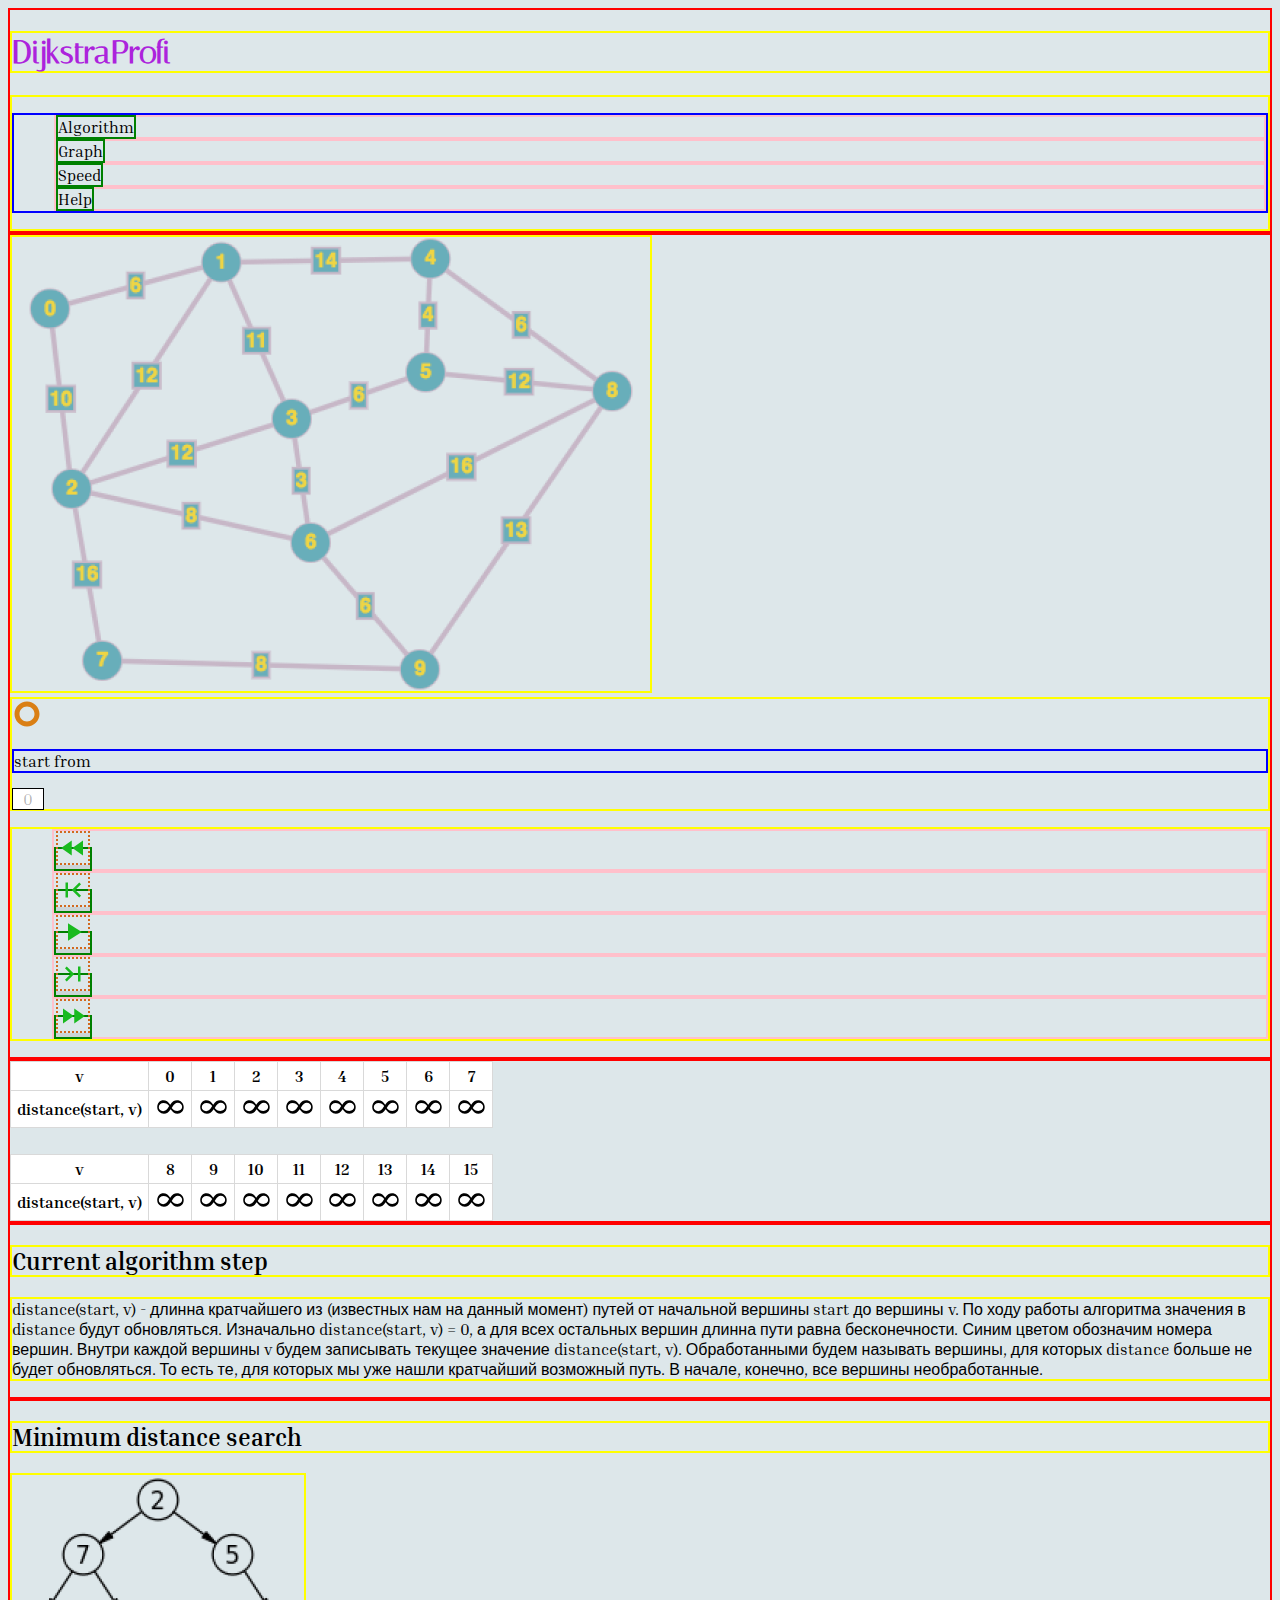
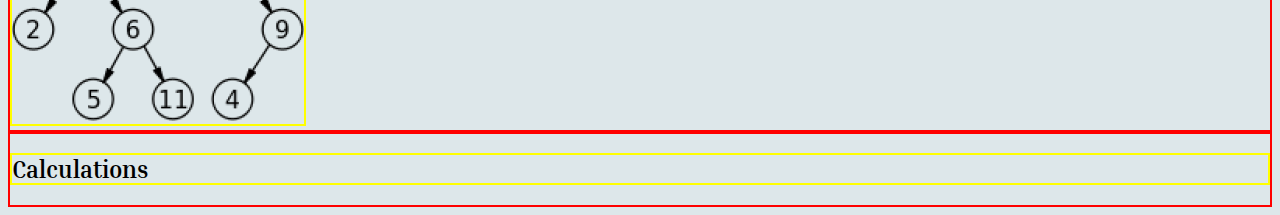
==== first_prototype/index.html @ 9acb8bff "first prototype was started" ====
<!DOCTYPE html>
<html lang="en">
    <head>
        <meta charset="utf-8">
        <link rel="preconnect" href="https://fonts.googleapis.com">
        <link rel="preconnect" href="https://fonts.gstatic.com" crossorigin>
        <link href="https://fonts.googleapis.com/css2?family=Inria+Serif:wght@400;700&family=Italiana&display=swap" rel="stylesheet">
        <link href="css/style.css" rel="stylesheet">
        <link href="css/testing-borders.css" rel="stylesheet">
        <title>Dijkstra algorithm - Visualisation</title>
    </head>
    <body>
        <header class="main-header">
            <h1>DijkstraProfi</h1>
            <nav class="header-nav">
                <ul class="site-navigation">
                    <li class="site-navigation-item">
                        <a href="#">Algorithm</a>
                    </li>
                    <li class="site-navigation-item">
                        <a href="#">Graph</a>
                    </li>
                    <li class="site-navigation-item">
                        <a href="#">Speed</a>
                    </li>
                    <li class="site-navigation-item">
                        <a href="#">Help</a>
                    </li>
                </ul>
            </nav>
        </header>
        <main>
            <section class="main-graph">
                <img src="img/test-graph.png" alt="Main graph" class="graph-image">
                <div class="start-from">
                    <img src="img/start-vertex.svg" alt="start vertex symbol">
                    <p>start from</p>
                    <span class="pseudo-form">0</span>
                </div>
                <ul class="graph-control-buttons">
                    <li>
                        <a href="#">
                            <img src="img/skip-back.svg" alt="skip back" class="button">
                        </a>
                    </li>
                    <li>
                        <a href="#">
                            <img src="img/step-back.svg" alt="step back" class="button">
                        </a>
                    </li>
                    <li>
                        <a href="#">
                            <img src="img/play.svg" alt="play" class="button">
                        </a>
                    </li>
                    <li>
                        <a href="#">
                            <img src="img/step-forward.svg" alt="step forward" class="button">
                        </a>
                    </li>
                    <li>
                        <a href="#">
                            <img src="img/skip-forward.svg" alt="skip forward" class="button">
                        </a>
                    </li>
                </ul>
            </section>
            <section class="tables">
                <table border="1" class="table-1">
                    <tr>
                        <th>v</th>
                        <td>0</td>
                        <td>1</td>
                        <td>2</td>
                        <td>3</td>
                        <td>4</td>
                        <td>5</td>
                        <td>6</td>
                        <td>7</td>
                    </tr>
                    <tr>
                        <th>distance(start, v)</th>
                        <td>
                            <img src="img/infinity.svg" alt="inf">
                        </td>
                        <td>
                            <img src="img/infinity.svg" alt="inf">
                        </td>
                        <td>
                            <img src="img/infinity.svg" alt="inf">
                        </td>
                        <td>
                            <img src="img/infinity.svg" alt="inf">
                        </td>
                        <td>
                            <img src="img/infinity.svg" alt="inf">
                        </td>
                        <td>
                            <img src="img/infinity.svg" alt="inf">
                        </td>
                        <td>
                            <img src="img/infinity.svg" alt="inf">
                        </td>
                        <td>
                            <img src="img/infinity.svg" alt="inf">
                        </td>
                    </tr>
                </table>
                <table border="1" class="table-2">
                    <tr>
                        <th>v</th>
                        <td>8</td>
                        <td>9</td>
                        <td>10</td>
                        <td>11</td>
                        <td>12</td>
                        <td>13</td>
                        <td>14</td>
                        <td>15</td>
                    </tr>
                    <tr>
                        <th>distance(start, v)</th>
                        <td>
                            <img src="img/infinity.svg" alt="inf">
                        </td>
                        <td>
                            <img src="img/infinity.svg" alt="inf">
                        </td>
                        <td>
                            <img src="img/infinity.svg" alt="inf">
                        </td>
                        <td>
                            <img src="img/infinity.svg" alt="inf">
                        </td>
                        <td>
                            <img src="img/infinity.svg" alt="inf">
                        </td>
                        <td>
                            <img src="img/infinity.svg" alt="inf">
                        </td>
                        <td>
                            <img src="img/infinity.svg" alt="inf">
                        </td>
                        <td>
                            <img src="img/infinity.svg" alt="inf">
                        </td>
                    </tr>
                </table>
            </section>
            <section class="algorithm-step">
                <h2>Current algorithm step</h2>
                <p lang="ru">
                    distance(start, v) - длинна кратчайшего из (известных нам на данный момент)
                    путей от начальной вершины start до вершины v. По ходу работы алгоритма
                    значения в distance  будут обновляться. Изначально distance(start, v) = 0,
                    а для всех остальных вершин длинна пути равна бесконечности.
                    Синим цветом обозначим номера вершин. Внутри каждой вершины v будем записывать
                    текущее значение distance(start, v).
                    Обработанными будем называть вершины, для которых distance больше не будет
                    обновляться. То есть те, для которых мы уже нашли кратчайший возможный путь.
                    В начале, конечно, все вершины необработанные.
                </p>
            </section>
            <section>
                <h2>Minimum distance search</h2>
                <img src="img/test-heap.png" alt="Binary heap" class="graph-image">
            </section>
            <section class="calculations">
                <h2>Calculations</h2>
            </section>
        </main>
    </body>
</html>
---- first_prototype/css/style.css ----
body {
    background-color: rgba(221, 231, 234, 1);
    font-family: "Inria Serif", sans-serif;
}

h1 {
    font-family: Italiana, sans-serif;
    color: rgba(172, 35, 220, 1);
}

a {
    color: black;
    text-decoration: none;
}

.site-navigation-item a:hover {
    color: mediumblue;
}

.site-navigation-item a:active {
    color: black;
    font-weight: bold;
    border-bottom: 2px solid black;
}

ul {
    list-style-type: none;
}

table {
    font-weight: bold;
    background-color: white;
    border: 1px solid #D9D9D9;
    border-collapse: collapse;
}

td {
    padding: 4px;
    padding-left: 6px;
    padding-right: 6px;
    text-align: center;
}

th {
    padding: 4px;
    padding-left: 6px;
    padding-right: 6px;
    text-align: center;
}

.table-1 {
    margin-bottom: 26px;
}

.button {
    border: 1px solid black;
    box-shadow: 0 4px 0 rgba(0, 0, 0, 0.08);
}

.pseudo-form {
    width: 30px;
    height: 20px;
    border: 1px solid black;
    background-color: white;
    color: rgba(0, 0, 0, 0.3);
    font-size: 16px;
    text-align: center;
    padding-left: 10px;
    padding-right: 10px;
}
---- first_prototype/css/testing-borders.css ----
header, section {
    border: 2px solid red;
}

.header-nav, .graph-image,
.graph-control-buttons, .start-from, h1, h2, p {
    border: 2px solid yellow;
}

.site-navigation, .start-from p {
    border: 2px solid blue;
}

li {
    border: 2px solid pink;
}

a {
    border: 2px solid green;
}

.button {
    border: 2px dotted chocolate;
}
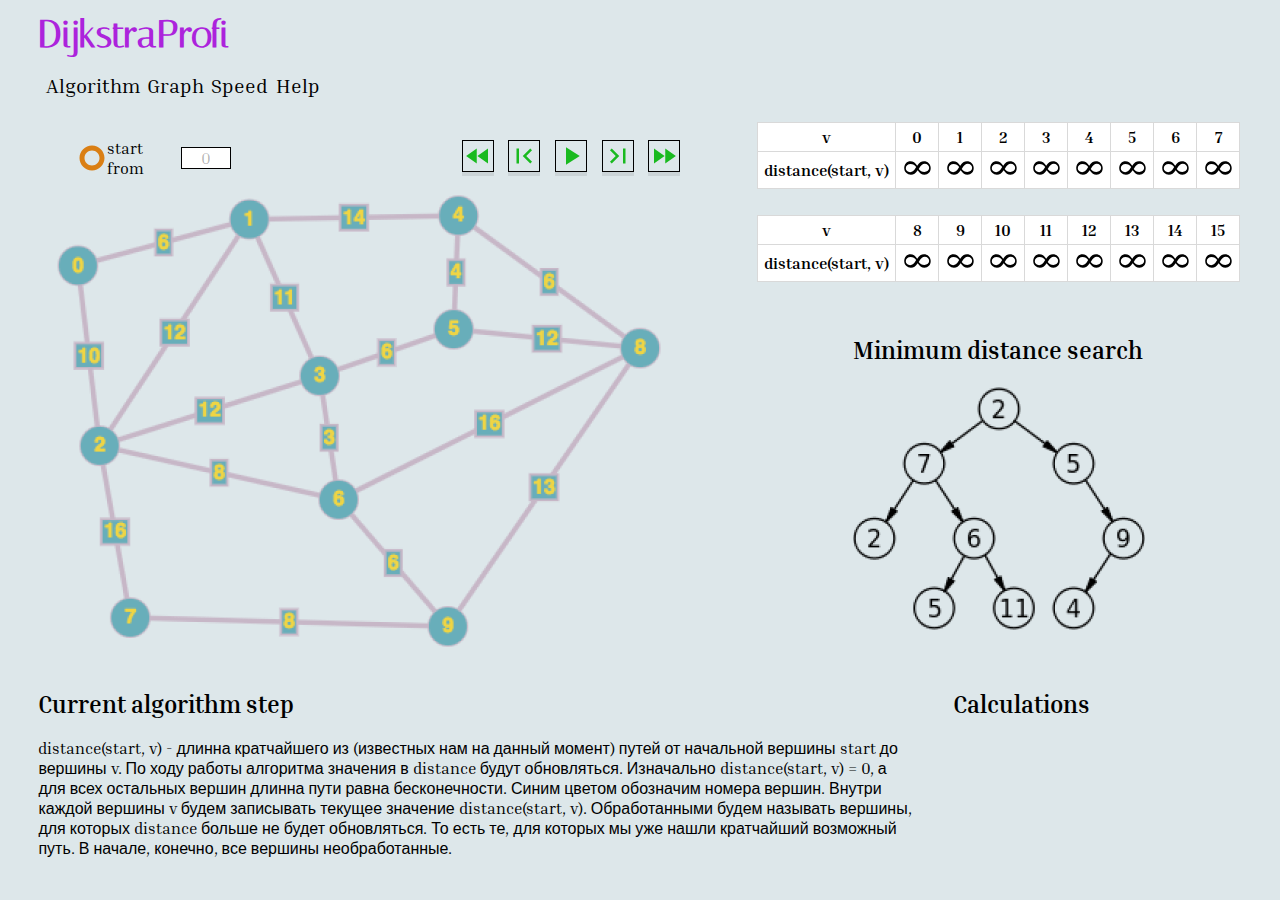
==== commit b40451f1: "grid was created" ====
--- a/first_prototype/index.html
+++ b/first_prototype/index.html
@@ -6,12 +6,13 @@
         <link rel="preconnect" href="https://fonts.gstatic.com" crossorigin>
         <link href="https://fonts.googleapis.com/css2?family=Inria+Serif:wght@400;700&family=Italiana&display=swap" rel="stylesheet">
         <link href="css/style.css" rel="stylesheet">
-        <link href="css/testing-borders.css" rel="stylesheet">
+        <!--<link href="css/testing-borders.css" rel="stylesheet">-->
         <title>Dijkstra algorithm - Visualisation</title>
     </head>
     <body>
+    <div class="page-container">
         <header class="main-header">
-            <h1>DijkstraProfi</h1>
+            <h1 class="logo">DijkstraProfi</h1>
             <nav class="header-nav">
                 <ul class="site-navigation">
                     <li class="site-navigation-item">
@@ -161,7 +162,7 @@
                     В начале, конечно, все вершины необработанные.
                 </p>
             </section>
-            <section>
+            <section class="minimum-search">
                 <h2>Minimum distance search</h2>
                 <img src="img/test-heap.png" alt="Binary heap" class="graph-image">
             </section>
@@ -169,5 +170,6 @@
                 <h2>Calculations</h2>
             </section>
         </main>
+    </div>
     </body>
 </html>--- a/first_prototype/css/style.css
+++ b/first_prototype/css/style.css
@@ -1,6 +1,101 @@
 body {
     background-color: rgba(221, 231, 234, 1);
     font-family: "Inria Serif", sans-serif;
+    margin: 0;
+    margin-left: 3%;
+}
+
+.main-header {
+    margin-top: 1%;
+    margin-bottom: 2%;
+}
+
+.logo {
+    margin: 0;
+    font-size: 38px;
+}
+
+.site-navigation {
+    display: flex;
+    margin-left: 8px;
+    padding-left: 0;
+    width: 22%;
+    justify-content: space-between;
+}
+
+.site-navigation-item {
+    padding-left: 0;
+    font-size: 20px;
+}
+
+.site-navigation-item a {
+    padding-left: 0;
+}
+
+main {
+    display: grid;
+    grid-template-columns: 55fr 17fr 28fr;
+    grid-template-areas: "main-graph tables tables"
+                         "main-graph minimum-search minimum-search"
+                         "algorithm-step algorithm-step calculations";
+    gap: 3%;
+}
+
+.main-graph {
+    grid-area: main-graph;
+    display: grid;
+    grid-template-columns: 1fr 1fr;
+    grid-template-areas: "start-from control-buttons"
+                         "graph-image graph-image";
+}
+
+.tables {
+    grid-area: tables;
+    margin-left: auto;
+    margin-right: auto;
+}
+
+.minimum-search {
+    grid-area: minimum-search;
+    margin-left: auto;
+    margin-right: auto;
+}
+
+.algorithm-step {
+    grid-area: algorithm-step;
+}
+
+.calculations {
+    grid-area: calculations;
+}
+
+.start-from {
+    grid-area: start-from;
+    display: flex;
+    justify-content: space-between;
+    align-items: center;
+    margin-left: 3vw;
+    margin-right: 10vw;
+}
+
+.graph-control-buttons {
+    grid-area: control-buttons;
+    display: flex;
+    padding-left: 0;
+    justify-content: space-between;
+    align-items: center;
+    margin-left: 8vw;
+}
+
+.graph-image {
+    margin-left: auto;
+    margin-right: auto;
+    max-width: 100%;
+    height: auto;
+}
+
+.main-graph .graph-image {
+    grid-area: graph-image;
 }
 
 h1 {
--- a/first_prototype/css/testing-borders.css
+++ b/first_prototype/css/testing-borders.css
@@ -1,3 +1,7 @@
+.page-container {
+    border: 2px dotted black;
+}
+
 header, section {
     border: 2px solid red;
 }
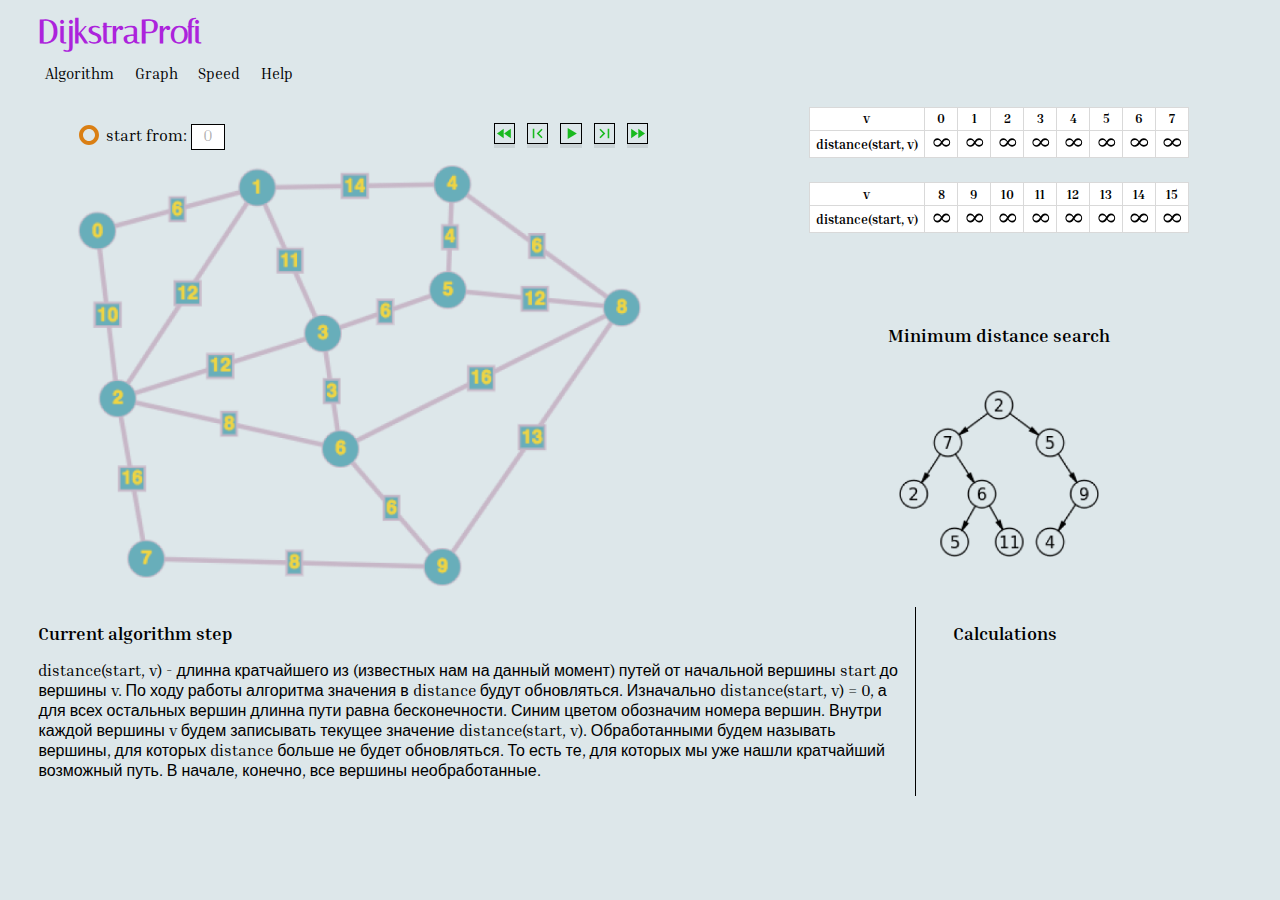
==== commit 60feb321: "static page was finished" ====
--- a/first_prototype/index.html
+++ b/first_prototype/index.html
@@ -2,11 +2,13 @@
 <html lang="en">
     <head>
         <meta charset="utf-8">
+        <meta name="viewport" content="width=device-width">
         <link rel="preconnect" href="https://fonts.googleapis.com">
         <link rel="preconnect" href="https://fonts.gstatic.com" crossorigin>
         <link href="https://fonts.googleapis.com/css2?family=Inria+Serif:wght@400;700&family=Italiana&display=swap" rel="stylesheet">
         <link href="css/style.css" rel="stylesheet">
         <!--<link href="css/testing-borders.css" rel="stylesheet">-->
+
         <title>Dijkstra algorithm - Visualisation</title>
     </head>
     <body>
@@ -35,7 +37,7 @@
                 <img src="img/test-graph.png" alt="Main graph" class="graph-image">
                 <div class="start-from">
                     <img src="img/start-vertex.svg" alt="start vertex symbol">
-                    <p>start from</p>
+                    <p>start from:</p>
                     <span class="pseudo-form">0</span>
                 </div>
                 <ul class="graph-control-buttons">
@@ -164,7 +166,7 @@
             </section>
             <section class="minimum-search">
                 <h2>Minimum distance search</h2>
-                <img src="img/test-heap.png" alt="Binary heap" class="graph-image">
+                <img src="img/test-heap.png" alt="Binary heap" class="heap-image">
             </section>
             <section class="calculations">
                 <h2>Calculations</h2>
--- a/first_prototype/css/style.css
+++ b/first_prototype/css/style.css
@@ -12,20 +12,21 @@
 
 .logo {
     margin: 0;
-    font-size: 38px;
+    font-size: 2.6vw;
 }
 
 .site-navigation {
     display: flex;
-    margin-left: 8px;
+    margin-top: 1%;
+    margin-left: 0.5vw;
     padding-left: 0;
-    width: 22%;
+    width: 20%;
     justify-content: space-between;
 }
 
 .site-navigation-item {
     padding-left: 0;
-    font-size: 20px;
+    font-size: 1.2vw;
 }
 
 .site-navigation-item a {
@@ -47,6 +48,7 @@
     grid-template-columns: 1fr 1fr;
     grid-template-areas: "start-from control-buttons"
                          "graph-image graph-image";
+    align-items: center;
 }
 
 .tables {
@@ -57,12 +59,15 @@
 
 .minimum-search {
     grid-area: minimum-search;
+    display: grid;
     margin-left: auto;
     margin-right: auto;
 }
 
 .algorithm-step {
     grid-area: algorithm-step;
+    border-right: 1px solid black;
+    padding-right: 1vmin;
 }
 
 .calculations {
@@ -72,10 +77,33 @@
 .start-from {
     grid-area: start-from;
     display: flex;
-    justify-content: space-between;
     align-items: center;
     margin-left: 3vw;
-    margin-right: 10vw;
+    margin-right: 10.5vw;
+}
+
+.start-from img {
+    width: 24px;
+    height: auto;
+}
+
+.start-from p {
+    font-size: 16px;
+    margin-left: 0.4vw;
+}
+
+.pseudo-form {
+    width: 24px;
+    height: 24px;
+    border: 1px solid black;
+    background-color: white;
+    color: rgba(0, 0, 0, 0.3);
+    font-size: 16px;
+    text-align: center;
+    margin-top: 0.2vw;
+    margin-left: auto;
+    padding-left: 4px;
+    padding-right: 4px;
 }
 
 .graph-control-buttons {
@@ -84,23 +112,35 @@
     padding-left: 0;
     justify-content: space-between;
     align-items: center;
-    margin-left: 8vw;
+    margin-left: 10.5vw;
+    margin-right: 2.5vw;
 }
 
 .graph-image {
     margin-left: auto;
     margin-right: auto;
-    max-width: 100%;
-    height: auto;
+    grid-area: graph-image;
+    height: 47vmin;
+    width: auto;
 }
 
-.main-graph .graph-image {
-    grid-area: graph-image;
+.heap-image {
+    margin-left: auto;
+    margin-right: auto;
+    height: 19vmin;
 }
 
 h1 {
     font-family: Italiana, sans-serif;
     color: rgba(172, 35, 220, 1);
+}
+
+h2 {
+    font-size: 18px;
+}
+
+.algorithm-step p {
+    font-size: 16px;
 }
 
 a {
@@ -123,43 +163,32 @@
 }
 
 table {
+    font-size: 1vw;
     font-weight: bold;
     background-color: white;
     border: 1px solid #D9D9D9;
     border-collapse: collapse;
 }
 
-td {
-    padding: 4px;
-    padding-left: 6px;
-    padding-right: 6px;
+td, th {
+    padding: 0.3vw;
+    padding-left: 0.5vw;
+    padding-right: 0.5vw;
     text-align: center;
 }
 
-th {
-    padding: 4px;
-    padding-left: 6px;
-    padding-right: 6px;
-    text-align: center;
+td img {
+    width: 1.5vw;
+    height: auto;
 }
 
 .table-1 {
-    margin-bottom: 26px;
+    margin-bottom: 2.6vmin;
 }
 
 .button {
     border: 1px solid black;
     box-shadow: 0 4px 0 rgba(0, 0, 0, 0.08);
-}
-
-.pseudo-form {
-    width: 30px;
-    height: 20px;
-    border: 1px solid black;
-    background-color: white;
-    color: rgba(0, 0, 0, 0.3);
-    font-size: 16px;
-    text-align: center;
-    padding-left: 10px;
-    padding-right: 10px;
+    width: 1.5vw;
+    height: auto;
 }--- a/first_prototype/css/testing-borders.css
+++ b/first_prototype/css/testing-borders.css
@@ -6,7 +6,7 @@
     border: 2px solid red;
 }
 
-.header-nav, .graph-image,
+.header-nav, .graph-image, .heap-image,
 .graph-control-buttons, .start-from, h1, h2, p {
     border: 2px solid yellow;
 }
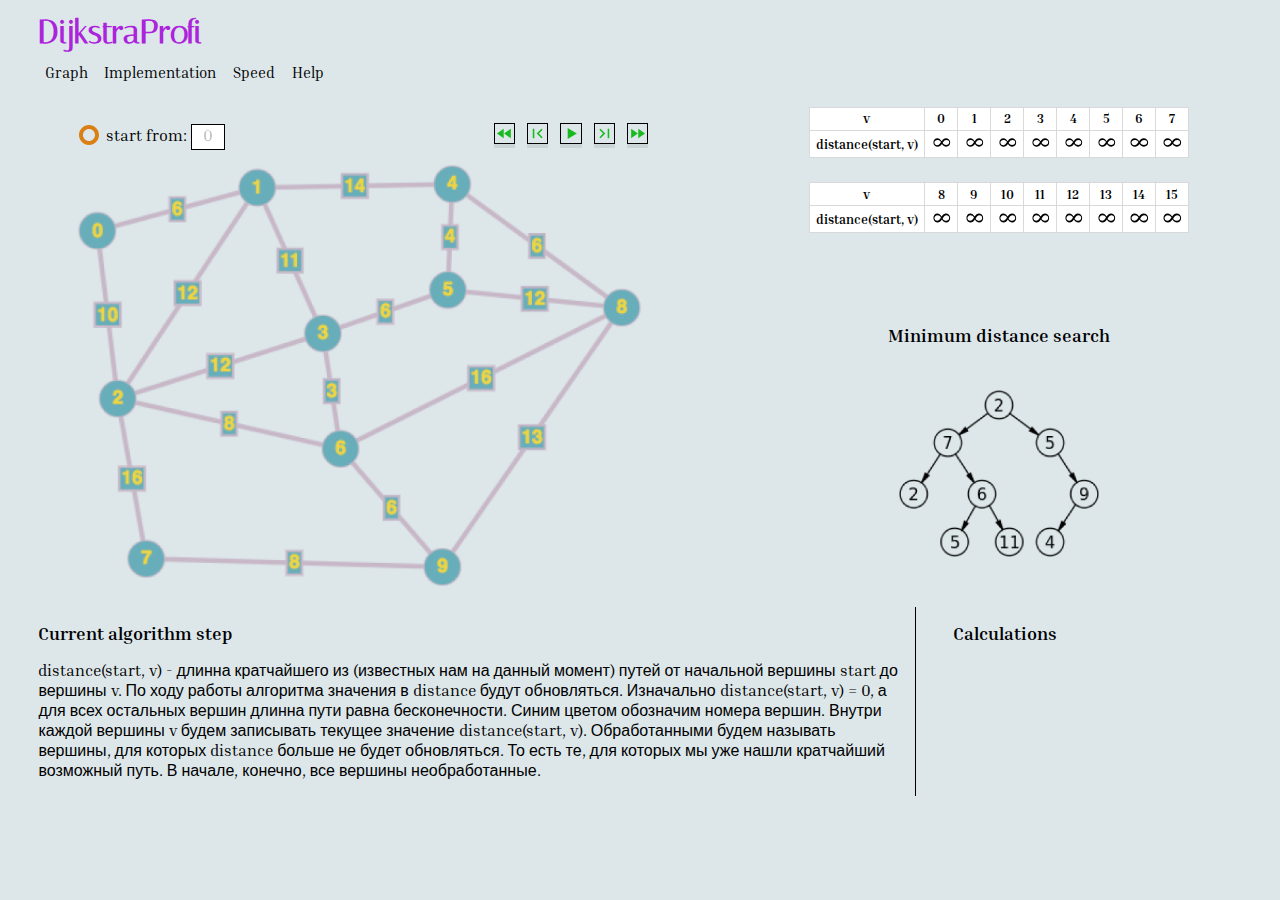
==== commit 0e1d39bf: "my first JavaScript code!" ====
--- a/first_prototype/index.html
+++ b/first_prototype/index.html
@@ -8,7 +8,6 @@
         <link href="https://fonts.googleapis.com/css2?family=Inria+Serif:wght@400;700&family=Italiana&display=swap" rel="stylesheet">
         <link href="css/style.css" rel="stylesheet">
         <!--<link href="css/testing-borders.css" rel="stylesheet">-->
-
         <title>Dijkstra algorithm - Visualisation</title>
     </head>
     <body>
@@ -17,17 +16,76 @@
             <h1 class="logo">DijkstraProfi</h1>
             <nav class="header-nav">
                 <ul class="site-navigation">
+                    <li class="site-navigation-item empty">
+                        <a href="#" class="can-hover">Graph</a>
+                    </li>
                     <li class="site-navigation-item">
-                        <a href="#">Algorithm</a>
+                        <a href="#" class="open-implementation-button can-hover">Implementation</a>
+                        <div class="implementation-popup">
+                            <ul>
+                                <li class="implementation-option">
+                                    <label>
+                                        <input type="radio" name="implementation-choice" value="linear-search">
+                                        Linear search
+                                    </label>
+                                </li>
+                                <li class="implementation-option">
+                                    <label>
+                                        <input type="radio" name="implementation-choice" value="heap" checked>
+                                        Binary heap
+                                    </label>
+                                </li>
+                                <li class="implementation-option">
+                                    <label>
+                                        <input type="radio" name="implementation-choice" value="priority-queue">
+                                        Priority queue
+                                    </label>
+                                </li>
+                            </ul>
+                        </div>
                     </li>
                     <li class="site-navigation-item">
-                        <a href="#">Graph</a>
+                        <a href="#" class="speed-open-button dont-close-speed can-hover">Speed</a>
+                        <div class="speed-popup dont-close-speed">
+                            <input type="range" min="0.25" max="2" step="0.25" value="1"
+                                   class="dont-close-speed" style="width: 80%">
+                            <span class="speed-value dont-close-speed">1</span>
+                        </div>
                     </li>
                     <li class="site-navigation-item">
-                        <a href="#">Speed</a>
-                    </li>
-                    <li class="site-navigation-item">
-                        <a href="#">Help</a>
+                        <a href="#" class="help-open-button can-hover">Help</a>
+                        <div class="help-popup">
+                            <div class="help-popup-content">
+                                <p>
+                                    Данное веб-приложение показывает работу
+                                    алгоритма Дейкстры на графе,
+                                    который пользователь выбирает из
+                                    предложенных. По мере работы алгоритма,
+                                    состояние графа меняется, и на экран
+                                    выводятся комментарии, объясняющие, что
+                                    происходит на текущем шаге.
+                                </p>
+                                <p>
+                                    Приложение DijkstraProfi должно стать
+                                    подспорьем для преподавателей и студентов
+                                    курса «Алгоритмы и структуры данных».
+                                    Было замечено, что при прохождении этого
+                                    курса студентам часто не хватает наглядности,
+                                    а преподавателям – ресурсов для обеспечения
+                                    этой наглядности. Веб-приложения,
+                                    визуализирующие разные алгоритмы, должны
+                                    помочь в решении этой проблемы. Таким образом,
+                                    DijkstraProfi – это экспериментальный проект,
+                                    если он получится успешным, другие
+                                    заинтересованные студенты или преподаватели
+                                    смогут создавать аналогичные приложения для
+                                    визуализации других алгоритмов.
+                                </p>
+                                <button class="help-popup-close">
+                                    <img src="img/close.svg" alt="Close" width="24">
+                                </button>
+                            </div>
+                        </div>
                     </li>
                 </ul>
             </nav>
@@ -43,27 +101,27 @@
                 <ul class="graph-control-buttons">
                     <li>
                         <a href="#">
-                            <img src="img/skip-back.svg" alt="skip back" class="button">
-                        </a>
-                    </li>
-                    <li>
-                        <a href="#">
-                            <img src="img/step-back.svg" alt="step back" class="button">
-                        </a>
-                    </li>
-                    <li>
-                        <a href="#">
-                            <img src="img/play.svg" alt="play" class="button">
-                        </a>
-                    </li>
-                    <li>
-                        <a href="#">
-                            <img src="img/step-forward.svg" alt="step forward" class="button">
-                        </a>
-                    </li>
-                    <li>
-                        <a href="#">
-                            <img src="img/skip-forward.svg" alt="skip forward" class="button">
+                            <img src="img/skip-back.svg" alt="skip back" class="graph-button skip-back">
+                        </a>
+                    </li>
+                    <li>
+                        <a href="#">
+                            <img src="img/step-back.svg" alt="step back" class="graph-button step-back">
+                        </a>
+                    </li>
+                    <li>
+                        <a href="#">
+                            <img src="img/play.svg" alt="play" class="graph-button play">
+                        </a>
+                    </li>
+                    <li>
+                        <a href="#">
+                            <img src="img/step-forward.svg" alt="step forward" class="graph-button step-forward">
+                        </a>
+                    </li>
+                    <li>
+                        <a href="#">
+                            <img src="img/skip-forward.svg" alt="skip forward" class="graph-button skip-forward">
                         </a>
                     </li>
                 </ul>
@@ -173,5 +231,6 @@
             </section>
         </main>
     </div>
+    <script src="script.js"></script>
     </body>
 </html>--- a/first_prototype/css/style.css
+++ b/first_prototype/css/style.css
@@ -18,19 +18,22 @@
 .site-navigation {
     display: flex;
     margin-top: 1%;
-    margin-left: 0.5vw;
     padding-left: 0;
-    width: 20%;
-    justify-content: space-between;
 }
 
 .site-navigation-item {
     padding-left: 0;
+    margin-right: 0.3vw;
     font-size: 1.2vw;
+    position: relative;
+}
+
+.site-navigation-item:last-child {
+    margin-right: 0;
 }
 
 .site-navigation-item a {
-    padding-left: 0;
+    padding: 0.5vw;
 }
 
 main {
@@ -148,11 +151,19 @@
     text-decoration: none;
 }
 
-.site-navigation-item a:hover {
+.can-hover:hover {
     color: mediumblue;
 }
 
-.site-navigation-item a:active {
+.with-options {
+    background-color: wheat;
+    color: rgb(115, 143, 152);
+    /* rgb(141, 167, 175);
+    rgb(115, 143, 152);
+    mediumblue; */
+}
+
+.empty a:active {
     color: black;
     font-weight: bold;
     border-bottom: 2px solid black;
@@ -186,9 +197,112 @@
     margin-bottom: 2.6vmin;
 }
 
-.button {
+.graph-button {
     border: 1px solid black;
     box-shadow: 0 4px 0 rgba(0, 0, 0, 0.08);
     width: 1.5vw;
     height: auto;
+}
+
+.help-popup {
+    display: none;
+    width: 100%;
+    min-height: 100%;
+    background-color: rgba(0,0,0,0.5);
+    position: fixed;
+    top: 0;
+    left: 0;
+}
+
+.help-popup-content {
+    margin: 40px auto 0 auto;
+    width: 50%;
+    height: 65vh;
+    padding: 40px 20px;
+    background-color: white;
+    box-shadow: 0 0 10px #000;
+    position: relative;
+}
+
+.help-popup-content p {
+    font-size: 16px;
+}
+
+.help-popup-close {
+    width: 40px;
+    height: 40px;
+    background-color: white;
+    border: none;
+    position: absolute;
+    top: 0;
+    right: 0;
+}
+
+.help-popup-close img {
+    margin-top: auto;
+    margin-bottom: auto;
+}
+
+.help-popup-close:hover {
+    background-color: red;
+}
+
+.speed-popup {
+    margin-top: 10px;
+    left: -5vw;
+    width: 12vw;
+    height: 5vh;
+    padding: 5px 10px;
+    background-color: rgba(0,0,0,0.7);
+    box-shadow: 0 0 10px #000;
+    position: absolute;
+    color: white;
+    display: none;
+    justify-content: space-between;
+    align-items: center;
+}
+
+.speed-value {
+    font-size: 16px;
+}
+
+input[type=range] {
+    accent-color: blue;
+}
+
+.implementation-popup {
+    display: none;
+    margin-top: 0.5vw;
+    width: 150px;
+    height: 90px;
+    padding: 10px;
+    background-color: darkslateblue;
+    color: lightgray;
+    position: absolute;
+    font-size: 16px;
+}
+
+.implementation-popup ul {
+    padding-left: 0;
+}
+
+.implementation-option {
+    margin-bottom: 8px;
+}
+
+.implementation-option:last-child {
+    margin-bottom: 0;
+}
+
+.implementation-option label {
+    margin-right: 0;
+    padding-right: 20px;
+}
+
+.implementation-option label:hover {
+    color: whitesmoke;
+}
+
+input[type=radio] {
+    accent-color: darkorange;
 }--- a/first_prototype/css/testing-borders.css
+++ b/first_prototype/css/testing-borders.css
@@ -7,7 +7,7 @@
 }
 
 .header-nav, .graph-image, .heap-image,
-.graph-control-buttons, .start-from, h1, h2, p {
+.graph-control-buttons, .start-from, h1, h2, h3, p {
     border: 2px solid yellow;
 }
 
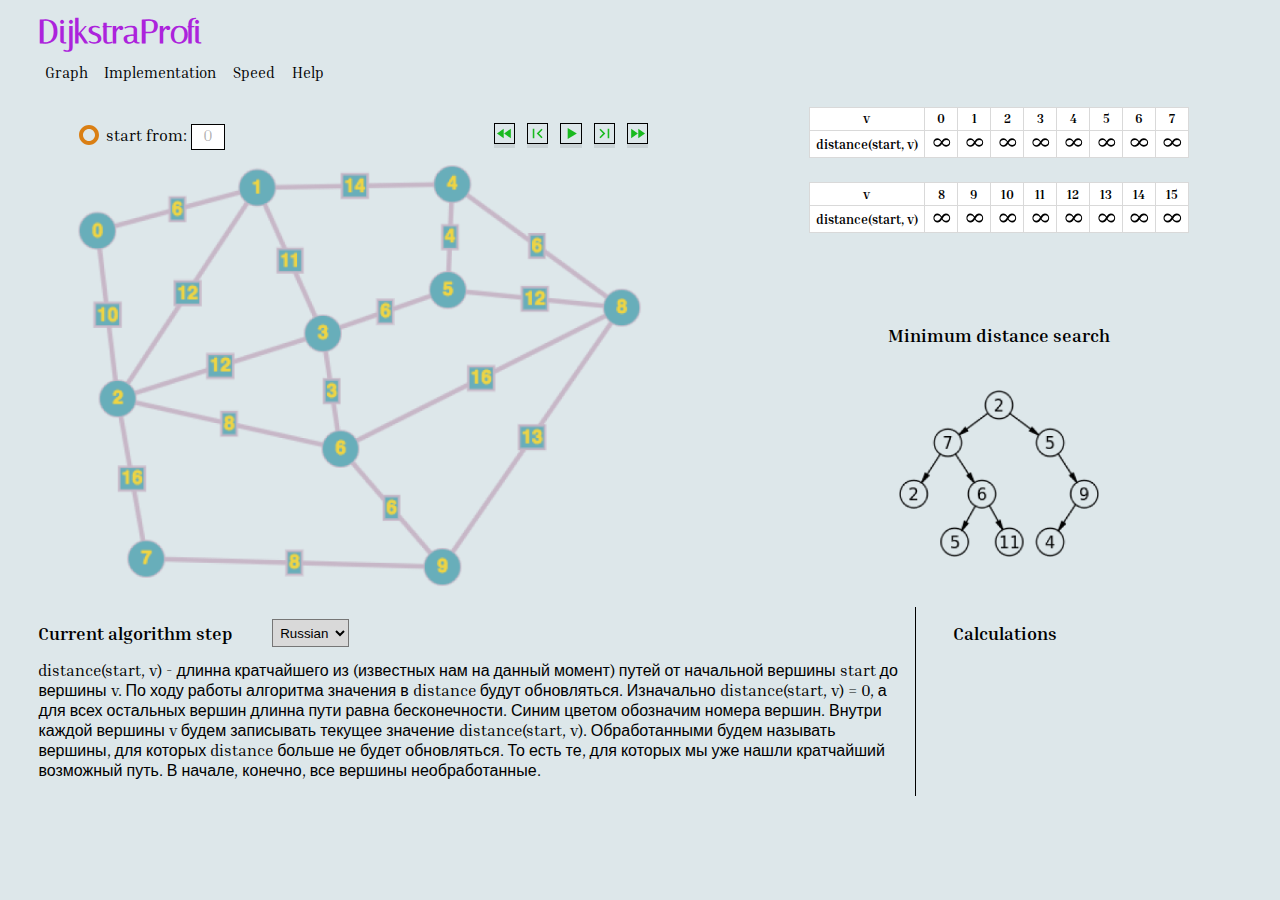
==== commit 5f079f87: "added change language button" ====
--- a/first_prototype/index.html
+++ b/first_prototype/index.html
@@ -209,7 +209,13 @@
                 </table>
             </section>
             <section class="algorithm-step">
-                <h2>Current algorithm step</h2>
+                <div class="algorithm-step-header">
+                    <h2>Current algorithm step</h2>
+                    <select class="lang-select">
+                        <option value="ru" selected>Russian</option>
+                        <option value="en">English</option>
+                    </select>
+                </div>
                 <p lang="ru">
                     distance(start, v) - длинна кратчайшего из (известных нам на данный момент)
                     путей от начальной вершины start до вершины v. По ходу работы алгоритма
--- a/first_prototype/css/style.css
+++ b/first_prototype/css/style.css
@@ -73,6 +73,23 @@
     padding-right: 1vmin;
 }
 
+.algorithm-step-header {
+    display: flex;
+    align-items: center;
+}
+
+.lang-select {
+    text-align: center;
+    background-color: rgba(217, 217, 217, 1);
+    margin: 0 3vw;
+    padding: 5px 3px;
+    height: 28px;
+}
+
+.lang-select option {
+    background-color: white;
+}
+
 .calculations {
     grid-area: calculations;
 }
@@ -143,6 +160,7 @@
 }
 
 .algorithm-step p {
+    margin-top: 0.1vh;
     font-size: 16px;
 }
 
